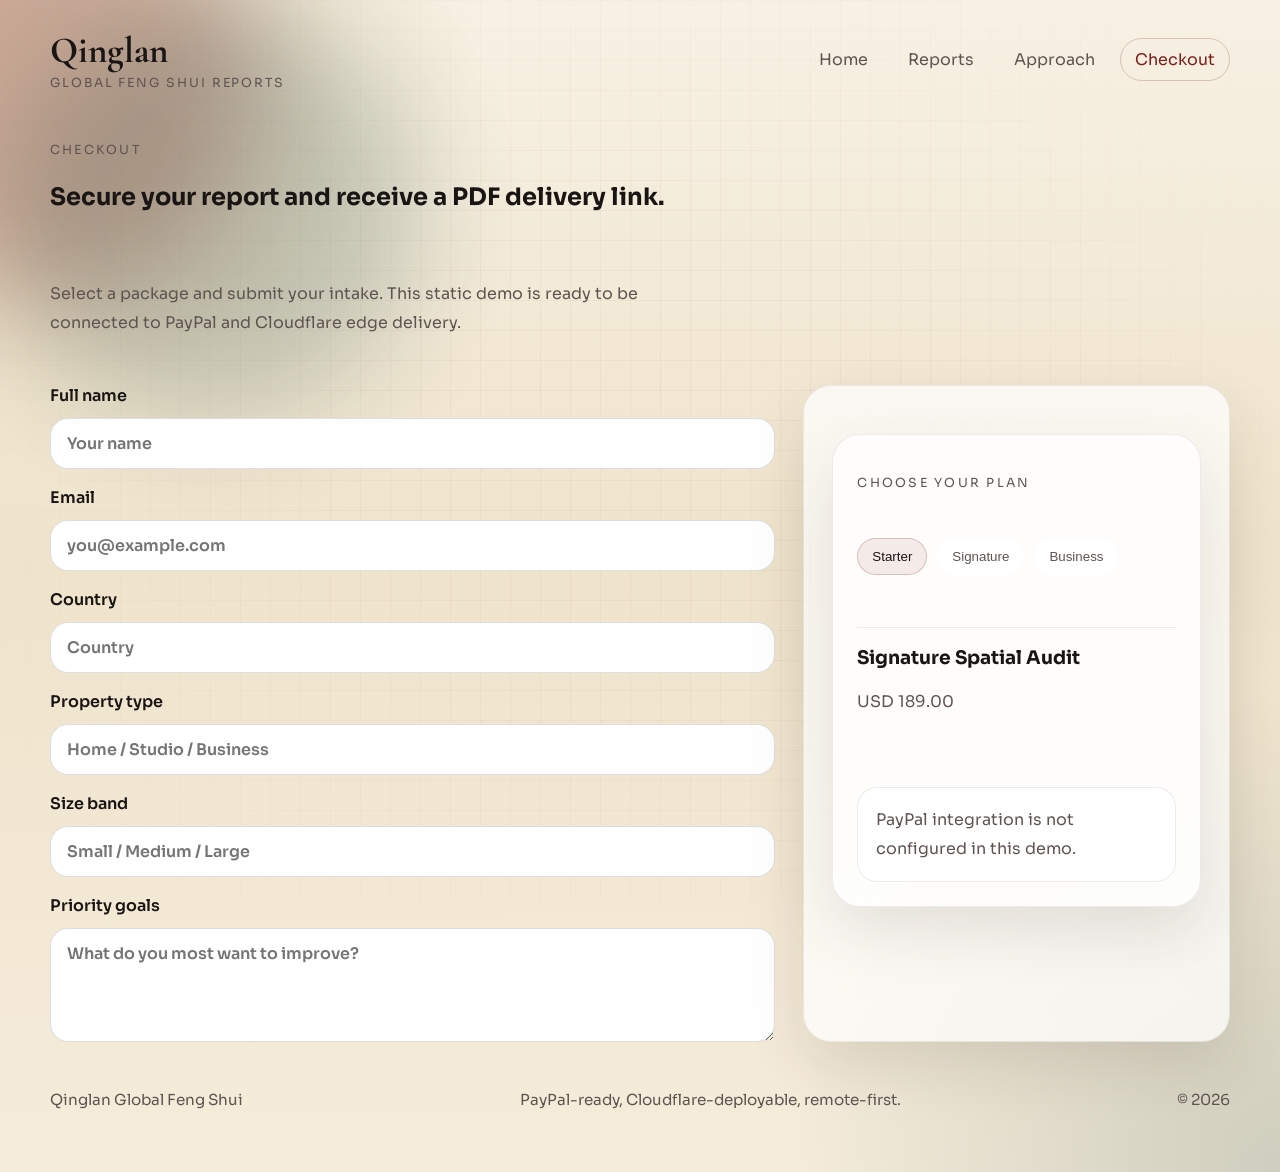
==== checkout.html @ 38082dc1 "Initial static site and Cloudflare Pages deployment config" ====
<!doctype html>
<html lang="en">
<head>
  <meta charset="UTF-8" />
  <meta name="viewport" content="width=device-width, initial-scale=1.0" />
  <title>Checkout | Qinglan Global Feng Shui</title>
  <meta name="description" content="Checkout for Qinglan Feng Shui reports and place your remote service order with PayPal." />
  <link rel="preconnect" href="https://fonts.googleapis.com" />
  <link rel="preconnect" href="https://fonts.gstatic.com" crossorigin />
  <link href="https://fonts.googleapis.com/css2?family=Cormorant+Garamond:wght@500;600;700&family=Sora:wght@400;500;600;700&display=swap" rel="stylesheet" />
  <link rel="stylesheet" href="styles.css" />
  <script src="app.js" defer></script>
</head>
<body data-page="checkout">
  <div class="page-grid"></div>
  <div class="page-aura aura-left"></div>
  <div class="page-aura aura-right"></div>

  <header class="site-header shell">
    <a class="brand" href="index.html">
      <span class="brand-mark">Qinglan</span>
      <span class="brand-sub">Global Feng Shui Reports</span>
    </a>
    <nav class="site-nav">
      <a href="index.html" data-nav="home">Home</a>
      <a href="reports.html" data-nav="reports">Reports</a>
      <a href="about.html" data-nav="about">Approach</a>
      <a href="checkout.html" data-nav="checkout">Checkout</a>
    </nav>
  </header>

  <main class="shell site-main">
    <section class="checkout-panel reveal">
      <div class="section-heading">
        <p class="eyebrow">Checkout</p>
        <h1>Secure your report and receive a PDF delivery link.</h1>
      </div>
      <p class="hero-text">Select a package and submit your intake. This static demo is ready to be connected to PayPal and Cloudflare edge delivery.</p>
      <div class="checkout-grid">
        <form id="checkout-form" class="checkout-form">
          <div class="field-grid">
            <label>
              Full name
              <input type="text" name="fullName" placeholder="Your name" required />
            </label>
            <label>
              Email
              <input type="email" name="email" placeholder="you@example.com" required />
            </label>
            <label>
              Country
              <input type="text" name="country" placeholder="Country" required />
            </label>
            <label>
              Property type
              <input type="text" name="propertyType" placeholder="Home / Studio / Business" required />
            </label>
            <label>
              Size band
              <input type="text" name="sizeBand" placeholder="Small / Medium / Large" />
            </label>
            <label>
              Priority goals
              <textarea name="notes" placeholder="What do you most want to improve?" rows="4"></textarea>
            </label>
          </div>
        </form>

        <aside class="checkout-sidebar">
          <div class="section-card">
            <p class="eyebrow">Choose your plan</p>
            <div class="plan-selector">
              <button class="plan-button active" type="button" data-select-plan="starter">Starter</button>
              <button class="plan-button" type="button" data-select-plan="signature">Signature</button>
              <button class="plan-button" type="button" data-select-plan="business">Business</button>
            </div>
            <div class="plan-summary-panel" id="plan-summary">
              <h3>Signature Spatial Audit</h3>
              <p>USD 189.00</p>
            </div>
            <div class="paypal-frame" id="paypal-button-container">
              <p class="note">PayPal integration is not configured in this demo.</p>
            </div>
          </div>
        </aside>
      </div>
    </section>
  </main>

  <footer class="site-footer shell">
    <p>Qinglan Global Feng Shui</p>
    <p>PayPal-ready, Cloudflare-deployable, remote-first.</p>
    <p>&copy; <span id="year"></span></p>
  </footer>
</body>
</html>
---- styles.css ----
:root {
  --paper: #f7f1e4;
  --ink: #191514;
  --ink-soft: #5e5450;
  --wine: #7c1f1b;
  --jade: #24453a;
  --line: rgba(25, 21, 20, 0.12);
  --shadow: 0 24px 60px rgba(58, 42, 34, 0.12);
}

* {
  box-sizing: border-box;
}

html {
  scroll-behavior: smooth;
}

body {
  margin: 0;
  min-height: 100vh;
  color: var(--ink);
  font-family: "Sora", "Segoe UI", sans-serif;
  background: radial-gradient(circle at top left, rgba(191, 156, 88, 0.22), transparent 28%),
    radial-gradient(circle at bottom right, rgba(36, 69, 58, 0.18), transparent 28%),
    linear-gradient(180deg, #f7f1e4 0%, #efe3cb 48%, #f5ecdb 100%);
  overflow-x: hidden;
}

.page-grid,
.page-aura {
  position: fixed;
  inset: 0;
  z-index: -3;
}

.page-grid {
  background-image: linear-gradient(rgba(124, 31, 27, 0.04) 1px, transparent 1px),
    linear-gradient(90deg, rgba(124, 31, 27, 0.04) 1px, transparent 1px);
  background-size: 30px 30px;
  mask-image: radial-gradient(circle at center, black 32%, transparent 92%);
}

.page-aura {
  width: 420px;
  height: 420px;
  border-radius: 50%;
  filter: blur(54px);
  opacity: 0.32;
  z-index: -2;
}

.aura-left {
  top: -120px;
  left: -160px;
  background: rgba(124, 31, 27, 0.85);
}

.aura-right {
  right: -180px;
  bottom: 6%;
  background: rgba(36, 69, 58, 0.7);
}

.shell {
  width: min(1180px, calc(100vw - 40px));
  margin: 0 auto;
}

.site-header,
.site-footer {
  display: flex;
  align-items: center;
  justify-content: space-between;
  gap: 20px;
  padding: 28px 0 16px;
}

.brand {
  color: inherit;
  text-decoration: none;
  display: flex;
  flex-direction: column;
  gap: 2px;
}

.brand-mark {
  font-family: "Cormorant Garamond", serif;
  font-size: 2.3rem;
  font-weight: 700;
}

.brand-sub {
  color: var(--ink-soft);
  font-size: 0.78rem;
  letter-spacing: 0.12rem;
  text-transform: uppercase;
}

.site-nav {
  display: flex;
  gap: 10px;
  flex-wrap: wrap;
}

.site-nav a,
.plan-button {
  color: var(--ink-soft);
  text-decoration: none;
  border: 1px solid transparent;
  padding: 10px 14px;
  border-radius: 999px;
  transition: 0.25s ease;
  background: transparent;
}

.site-nav a:hover,
.site-nav a.active,
.plan-button.active {
  color: var(--wine);
  border-color: rgba(124, 31, 27, 0.22);
}

.hero-panel,
.page-head,
.section-card,
.checkout-panel {
  display: grid;
  gap: 32px;
  margin-top: 20px;
}

.hero-panel {
  grid-template-columns: 1.2fr 0.8fr;
  align-items: center;
  padding: 40px 0 32px;
}

.hero-copy h1,
.page-head h1,
.section-heading h2 {
  margin: 0;
  font-size: clamp(2.6rem, 4vw, 4.2rem);
  line-height: 1.05;
}

.eyebrow {
  text-transform: uppercase;
  letter-spacing: 0.18em;
  color: var(--ink-soft);
  margin-bottom: 12px;
  font-size: 0.78rem;
}

.hero-text,
.feature-card p,
.section-card p,
.checkout-panel p {
  max-width: 42rem;
  line-height: 1.8;
  color: var(--ink-soft);
}

.hero-actions {
  display: flex;
  flex-wrap: wrap;
  gap: 16px;
  margin-top: 24px;
}

.btn {
  display: inline-flex;
  align-items: center;
  justify-content: center;
  border-radius: 999px;
  padding: 14px 24px;
  font-weight: 600;
  transition: transform 0.2s ease, background-color 0.2s ease;
}

.btn:hover {
  transform: translateY(-1px);
}

.btn-primary {
  background: var(--wine);
  color: white;
}

.btn-secondary {
  background: transparent;
  color: var(--wine);
  border: 1px solid rgba(124, 31, 27, 0.18);
}

.trust-row,
.feature-grid,
.package-grid,
.checkout-grid {
  display: grid;
  gap: 24px;
}

.trust-row {
  grid-template-columns: repeat(3, minmax(0, 1fr));
  gap: 12px;
  margin-top: 24px;
  color: var(--ink-soft);
}

.feature-grid,
.package-grid,
.timeline-list {
  grid-template-columns: repeat(3, minmax(0, 1fr));
}

.feature-card,
.package-card,
.section-card,
.checkout-sidebar,
.hero-art {
  background: rgba(255, 255, 255, 0.72);
  border: 1px solid rgba(25, 21, 20, 0.08);
  border-radius: 28px;
  box-shadow: var(--shadow);
  padding: 28px;
}

.feature-card h2,
.section-heading h2,
.package-card h3,
.plan-summary-panel h3 {
  margin-top: 0;
}

.package-card.recommended {
  border-color: rgba(124, 31, 27, 0.18);
}

.plan-kicker {
  text-transform: uppercase;
  letter-spacing: 0.16em;
  color: var(--wine);
  font-weight: 700;
  margin-bottom: 14px;
}

.plan-price {
  font-size: 1.4rem;
  font-weight: 700;
  margin: 0.65rem 0 1rem;
}

.detail-list {
  padding-left: 1.2rem;
  margin: 0 0 1.5rem;
}

.detail-list li {
  margin-bottom: 0.7rem;
}

.dual-panel {
  grid-template-columns: 1fr 1fr;
  gap: 28px;
}

.timeline-list {
  list-style: none;
  padding: 0;
  margin: 0;
}

.timeline-list li {
  padding-left: 1.2rem;
  position: relative;
  margin-bottom: 1rem;
  color: var(--ink-soft);
}

.timeline-list li::before {
  content: "";
  position: absolute;
  left: 0;
  top: 0.6rem;
  width: 0.45rem;
  height: 0.45rem;
  border-radius: 50%;
  background: var(--wine);
}

.page-head {
  padding: 40px 0 24px;
}

.checkout-grid {
  grid-template-columns: 1.7fr 1fr;
  gap: 28px;
}

.checkout-form {
  display: grid;
  gap: 22px;
}

.field-grid {
  display: grid;
  gap: 18px;
}

.field-grid label {
  display: grid;
  gap: 12px;
  font-weight: 600;
}

.field-grid input,
.field-grid textarea {
  width: 100%;
  border: 1px solid rgba(25, 21, 20, 0.14);
  border-radius: 18px;
  padding: 14px 16px;
  background: white;
  color: var(--ink);
  font: inherit;
}

.checkout-sidebar .section-card {
  padding: 24px;
}

.plan-selector {
  display: flex;
  gap: 10px;
  flex-wrap: wrap;
  margin-bottom: 20px;
}

.plan-button {
  cursor: pointer;
  background: white;
}

.plan-button.active {
  background: rgba(124, 31, 27, 0.08);
  color: var(--ink);
}

.plan-summary-panel {
  border-top: 1px solid rgba(25, 21, 20, 0.08);
  padding-top: 18px;
}

.paypal-frame {
  margin-top: 22px;
  padding: 18px;
  border-radius: 20px;
  background: rgba(255, 255, 255, 0.84);
  border: 1px solid rgba(25, 21, 20, 0.08);
}

.note {
  margin: 0;
  color: var(--ink-soft);
}

.site-footer {
  padding: 32px 0 48px;
  color: var(--ink-soft);
  font-size: 0.95rem;
}

.hero-art {
  min-height: 420px;
  position: relative;
  display: grid;
  place-items: center;
}

.halo,
.seal-ring,
.ink-mountain,
.path-stream {
  position: absolute;
  border-radius: 999px;
}

.halo {
  width: 320px;
  height: 320px;
  background: radial-gradient(circle, rgba(255,255,255,0.18), transparent 60%);
}

.seal-ring {
  border: 1px solid rgba(25, 21, 20, 0.1);
}

.ring-large {
  width: 280px;
  height: 280px;
}

.ring-small {
  width: 180px;
  height: 180px;
}

.ink-mountain {
  background: rgba(36, 69, 58, 0.12);
}

.mountain-one {
  width: 240px;
  height: 120px;
  bottom: 36px;
  left: 24px;
  border-radius: 120px 120px 0 0;
}

.mountain-two {
  width: 180px;
  height: 80px;
  bottom: 74px;
  right: 36px;
  border-radius: 100px 100px 0 0;
}

.path-stream {
  width: 60px;
  height: 180px;
  bottom: 38px;
  left: 48%;
  background: rgba(124, 31, 27, 0.12);
}

@media (max-width: 960px) {
  .hero-panel,
  .dual-panel,
  .checkout-grid,
  .feature-grid,
  .section-card,
  .package-grid {
    grid-template-columns: 1fr;
  }

  .hero-art {
    min-height: 320px;
  }
}

@media (max-width: 720px) {
  .shell {
    width: min(100vw - 24px, 1180px);
  }

  .site-header,
  .site-footer {
    flex-direction: column;
    align-items: flex-start;
  }

  .brand-mark {
    font-size: 1.9rem;
  }

  .hero-copy h1,
  .page-head h1 {
    font-size: clamp(2.2rem, 11vw, 3.8rem);
  }
}
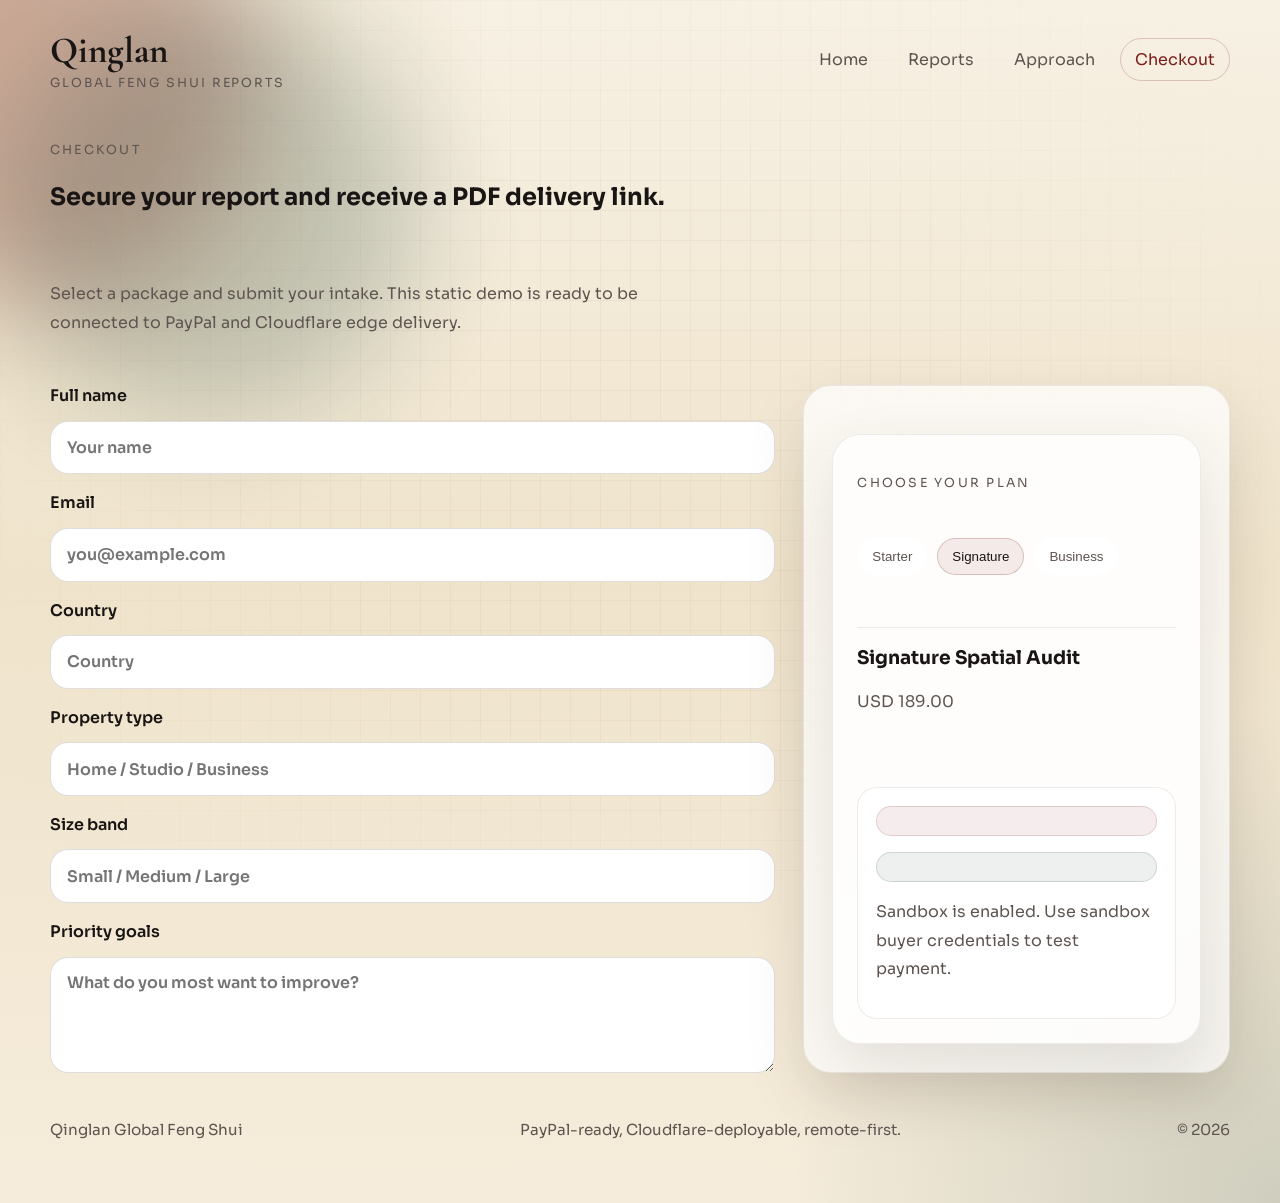
==== commit 5d4e6a32: "Complete Cloudflare Pages order backend, PayPal sandbox checkout, confirmation page, and deployment " ====
--- a/checkout.html
+++ b/checkout.html
@@ -9,7 +9,6 @@
   <link rel="preconnect" href="https://fonts.gstatic.com" crossorigin />
   <link href="https://fonts.googleapis.com/css2?family=Cormorant+Garamond:wght@500;600;700&family=Sora:wght@400;500;600;700&display=swap" rel="stylesheet" />
   <link rel="stylesheet" href="styles.css" />
-  <script src="app.js" defer></script>
 </head>
 <body data-page="checkout">
   <div class="page-grid"></div>
@@ -70,16 +69,19 @@
           <div class="section-card">
             <p class="eyebrow">Choose your plan</p>
             <div class="plan-selector">
-              <button class="plan-button active" type="button" data-select-plan="starter">Starter</button>
-              <button class="plan-button" type="button" data-select-plan="signature">Signature</button>
+              <button class="plan-button" type="button" data-select-plan="starter">Starter</button>
+              <button class="plan-button active" type="button" data-select-plan="signature">Signature</button>
               <button class="plan-button" type="button" data-select-plan="business">Business</button>
             </div>
             <div class="plan-summary-panel" id="plan-summary">
               <h3>Signature Spatial Audit</h3>
               <p>USD 189.00</p>
             </div>
-            <div class="paypal-frame" id="paypal-button-container">
-              <p class="note">PayPal integration is not configured in this demo.</p>
+            <div class="paypal-frame">
+              <div id="paypal-error-message" class="paypal-error-message"></div>
+              <div id="paypal-button-container"></div>
+              <div id="paypal-success-message" class="paypal-success-message"></div>
+              <p class="note">Sandbox is enabled. Use sandbox buyer credentials to test payment.</p>
             </div>
           </div>
         </aside>
@@ -92,5 +94,9 @@
     <p>PayPal-ready, Cloudflare-deployable, remote-first.</p>
     <p>&copy; <span id="year"></span></p>
   </footer>
+
+  <!-- Replace YOUR_SANDBOX_CLIENT_ID with your own PayPal Sandbox client ID -->
+  <script src="https://www.paypal.com/sdk/js?client-id=sb&currency=USD" defer></script>
+  <script src="app.js" defer></script>
 </body>
 </html>
--- a/styles.css
+++ b/styles.css
@@ -359,9 +359,37 @@
   border: 1px solid rgba(25, 21, 20, 0.08);
 }
 
-.note {
+.paypal-success-message,
+.paypal-error-message {
+  margin: 0 0 16px;
+  padding: 14px 18px;
+  border-radius: 16px;
+  font-weight: 600;
+  line-height: 1.5;
+}
+
+.paypal-success-message {
+  background: rgba(36, 69, 58, 0.08);
+  color: #26462c;
+  border: 1px solid rgba(36, 69, 58, 0.16);
+}
+
+.paypal-error-message {
+  background: rgba(124, 31, 27, 0.08);
+  color: #7c1f1b;
+  border: 1px solid rgba(124, 31, 27, 0.16);
+}
+
+.payment-success,
+.payment-error {
   margin: 0;
-  color: var(--ink-soft);
+}
+
+.payment-actions {
+  display: flex;
+  gap: 14px;
+  flex-wrap: wrap;
+  margin-top: 18px;
 }
 
 .site-footer {
